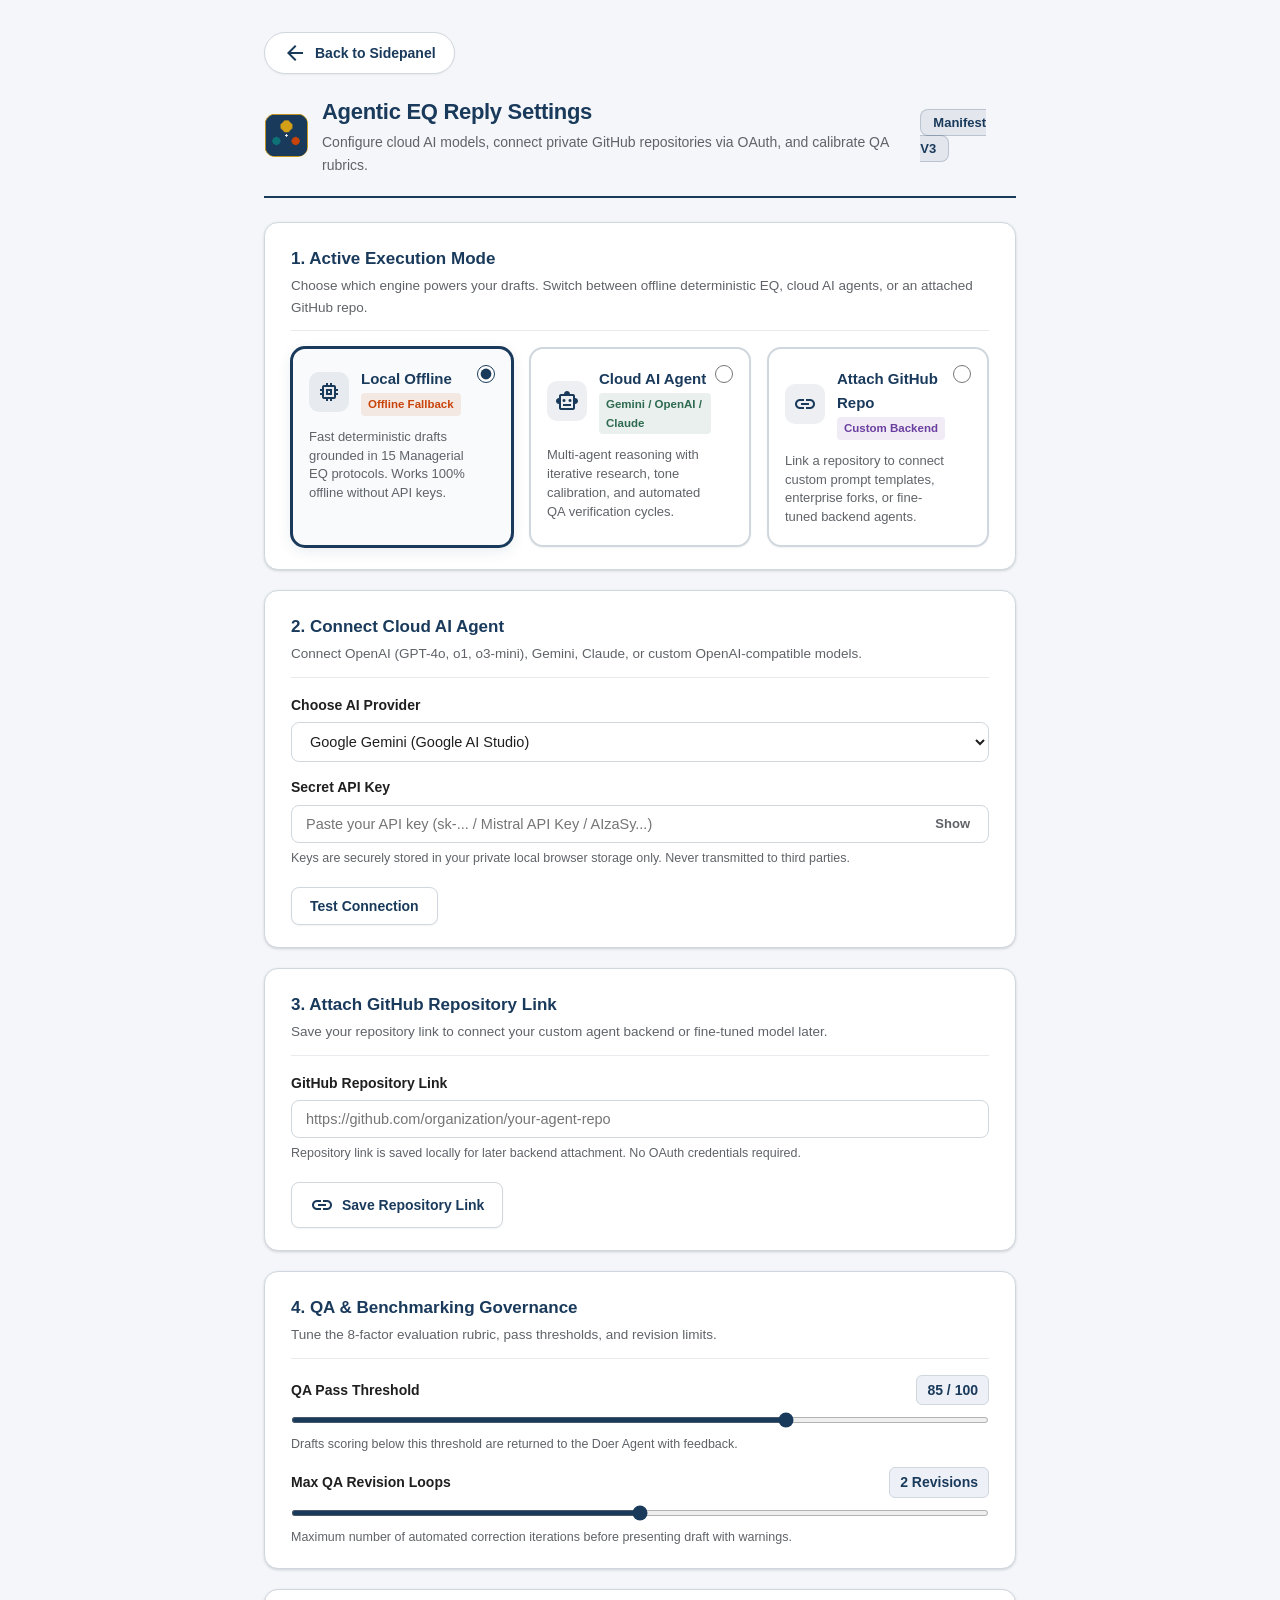
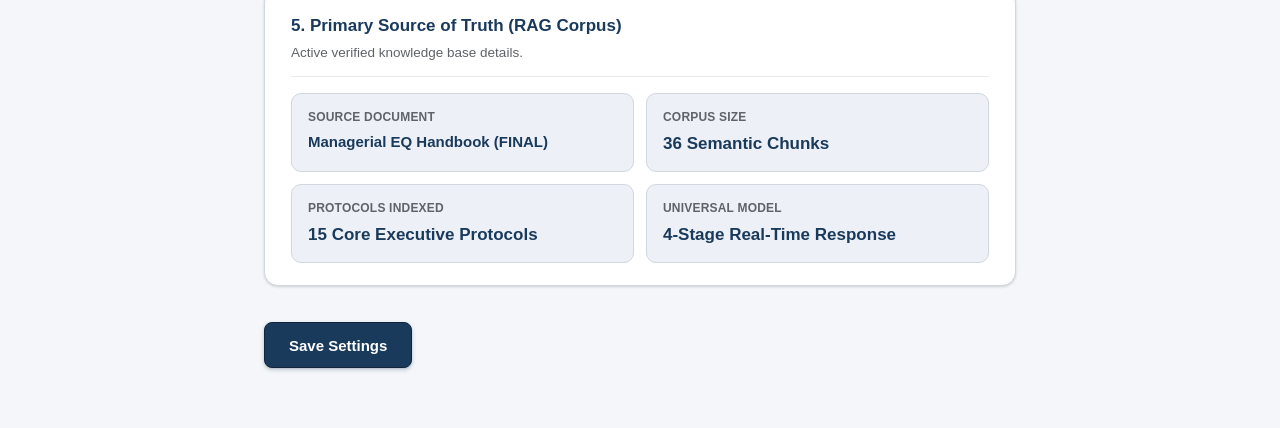
==== options/options.html @ 38f92806 "feat: complete Agentic Emotional Intelligent Reply Chrome Extension (MV3)" ====
<!DOCTYPE html>
<html lang="en">
<head>
  <meta charset="UTF-8">
  <meta name="viewport" content="width=device-width, initial-scale=1.0">
  <title>Agentic EQ Reply — Settings & Connect Agents</title>
  <!-- Google Product Typography -->
  <link rel="preconnect" href="https://fonts.googleapis.com">
  <link rel="preconnect" href="https://fonts.gstatic.com" crossorigin>
  <link href="https://fonts.googleapis.com/css2?family=Google+Sans:wght@400;500;600;700&family=Google+Sans+Text:wght@400;500;600&family=Material+Symbols+Outlined:opsz,wght,FILL,GRAD@20..24,400..600,0..1,0&display=swap" rel="stylesheet">
  <link rel="stylesheet" href="options.css">
  <script src="../lib/chrome_shim.js"></script>
</head>
<body>
  <div class="options-container">
    
    <!-- Top Back Navigation to Sidepanel -->
    <nav class="options-top-nav">
      <button id="btnBackToSidepanel" class="back-nav-btn" type="button" title="Back to Sidepanel" aria-label="Back to Sidepanel">
        <span class="material-symbols-outlined">arrow_back</span>
        <span>Back to Sidepanel</span>
      </button>
    </nav>

    <header class="options-header">
      <div class="header-brand">
        <img src="../lib/icons/icon48.png" alt="Logo" class="header-logo">
        <div>
          <h1 class="header-title">Agentic EQ Reply Settings</h1>
          <p class="header-desc">Configure cloud AI models, connect private GitHub repositories via OAuth, and calibrate QA rubrics.</p>
        </div>
      </div>
      <div class="header-tag">
        <span>Manifest V3</span>
      </div>
    </header>

    <main class="options-content">
      
      <!-- Card 1: Active Execution Mode Selector -->
      <section class="settings-card" id="cardModeSelection">
        <div class="card-header">
          <h2 class="card-title">1. Active Execution Mode</h2>
          <span class="card-subtitle">Choose which engine powers your drafts. Switch between offline deterministic EQ, cloud AI agents, or an attached GitHub repo.</span>
        </div>

        <div class="mode-options-grid" role="radiogroup" aria-label="Execution Mode Selection">
          <label class="mode-option-card active" id="cardModeLocal" for="modeRadioLocal">
            <input type="radio" name="executionMode" id="modeRadioLocal" value="local" checked>
            <div class="mode-option-content">
              <div class="mode-option-header">
                <div class="mode-option-icon-box">
                  <span class="material-symbols-outlined">memory</span>
                </div>
                <div class="mode-option-meta">
                  <span class="mode-option-name">Local Offline</span>
                  <span class="mode-option-badge">Offline Fallback</span>
                </div>
              </div>
              <p class="mode-option-desc">Fast deterministic drafts grounded in 15 Managerial EQ protocols. Works 100% offline without API keys.</p>
            </div>
          </label>

          <label class="mode-option-card" id="cardModeAgentic" for="modeRadioAgentic">
            <input type="radio" name="executionMode" id="modeRadioAgentic" value="agentic">
            <div class="mode-option-content">
              <div class="mode-option-header">
                <div class="mode-option-icon-box">
                  <span class="material-symbols-outlined">smart_toy</span>
                </div>
                <div class="mode-option-meta">
                  <span class="mode-option-name">Cloud AI Agent</span>
                  <span class="mode-option-badge badge-cloud">Gemini / OpenAI / Claude</span>
                </div>
              </div>
              <p class="mode-option-desc">Multi-agent reasoning with iterative research, tone calibration, and automated QA verification cycles.</p>
            </div>
          </label>

          <label class="mode-option-card" id="cardModeGithub" for="modeRadioGithub">
            <input type="radio" name="executionMode" id="modeRadioGithub" value="github">
            <div class="mode-option-content">
              <div class="mode-option-header">
                <div class="mode-option-icon-box">
                  <span class="material-symbols-outlined">link</span>
                </div>
                <div class="mode-option-meta">
                  <span class="mode-option-name">Attach GitHub Repo</span>
                  <span class="mode-option-badge badge-github">Custom Backend</span>
                </div>
              </div>
              <p class="mode-option-desc">Link a repository to connect custom prompt templates, enterprise forks, or fine-tuned backend agents.</p>
            </div>
          </label>
        </div>
      </section>

      <!-- Card 2: Cloud AI Agent Provider Configuration -->
      <section class="settings-card">
        <div class="card-header">
          <h2 class="card-title">2. Connect Cloud AI Agent</h2>
          <span class="card-subtitle">Connect OpenAI (GPT-4o, o1, o3-mini), Gemini, Claude, or custom OpenAI-compatible models.</span>
        </div>

        <div class="form-grid">
          <div class="form-row">
            <label class="field-label" for="providerSelect">Choose AI Provider</label>
            <select id="providerSelect" class="field-select">
              <option value="gemini" selected>Google Gemini (Google AI Studio)</option>
              <option value="openai">OpenAI (ChatGPT)</option>
              <option value="anthropic">Anthropic (Claude)</option>
              <option value="mistral">Mistral AI</option>
              <option value="ollama">Local Ollama (Offline / No Key)</option>
            </select>
          </div>

          <!-- Hidden advanced developer inputs for consumer simplicity -->
          <div class="form-row-2" style="display:none;">
            <div class="form-row">
              <label class="field-label" for="modelInput">Model / Agent Name</label>
              <input type="text" id="modelInput" class="field-input" value="gemini-flash-latest">
            </div>
            <div class="form-row" id="customEndpointRow">
              <label class="field-label" for="customEndpointInput">API Endpoint Base URL</label>
              <input type="text" id="customEndpointInput" class="field-input" value="https://generativelanguage.googleapis.com/v1beta">
            </div>
          </div>

          <div class="form-row" id="apiKeyRow">
            <label class="field-label" for="apiKeyInput">Secret API Key</label>
            <div class="password-wrapper">
              <input type="password" id="apiKeyInput" class="field-input" placeholder="Paste your API key (sk-... / Mistral API Key / AIzaSy...)">
              <button id="toggleKeyVisibility" class="btn-subtle" type="button">Show</button>
            </div>
            <span class="field-help">Keys are securely stored in your private local browser storage only. Never transmitted to third parties.</span>
          </div>

          <div class="form-actions">
            <button id="btnTestConnection" class="g-btn g-btn-secondary">Test Connection</button>
            <span id="testConnectionStatus" class="status-msg"></span>
          </div>
        </div>
      </section>

      <!-- Card 3: Attach GitHub Repository Link -->
      <section class="settings-card">
        <div class="card-header">
          <h2 class="card-title">3. Attach GitHub Repository Link</h2>
          <span class="card-subtitle">Save your repository link to connect your custom agent backend or fine-tuned model later.</span>
        </div>

        <div class="form-grid">
          <div class="form-row">
            <label class="field-label" for="githubRepoInput">GitHub Repository Link</label>
            <input type="url" id="githubRepoInput" class="field-input" placeholder="https://github.com/organization/your-agent-repo">
            <span class="field-help">Repository link is saved locally for later backend attachment. No OAuth credentials required.</span>
          </div>

          <div class="form-actions">
            <button id="btnTestGithub" class="g-btn g-btn-secondary">
              <span class="material-symbols-outlined g-btn-icon">link</span>
              <span>Save Repository Link</span>
            </button>
            <span id="githubStatusMsg" class="status-msg"></span>
          </div>
        </div>
      </section>

      <!-- Card 4: QA & Benchmarking Governance -->
      <section class="settings-card">
        <div class="card-header">
          <h2 class="card-title">4. QA & Benchmarking Governance</h2>
          <span class="card-subtitle">Tune the 8-factor evaluation rubric, pass thresholds, and revision limits.</span>
        </div>

        <div class="form-grid">
          <div class="form-row">
            <div class="slider-header">
              <label class="field-label" for="qaThresholdSlider">QA Pass Threshold</label>
              <span id="thresholdValLabel" class="slider-val">85 / 100</span>
            </div>
            <input type="range" id="qaThresholdSlider" class="field-slider" min="60" max="95" value="85">
            <span class="field-help">Drafts scoring below this threshold are returned to the Doer Agent with feedback.</span>
          </div>

          <div class="form-row">
            <div class="slider-header">
              <label class="field-label" for="maxRevisionsSlider">Max QA Revision Loops</label>
              <span id="maxRevisionsLabel" class="slider-val">2 Revisions</span>
            </div>
            <input type="range" id="maxRevisionsSlider" class="field-slider" min="0" max="4" value="2">
            <span class="field-help">Maximum number of automated correction iterations before presenting draft with warnings.</span>
          </div>
        </div>
      </section>

      <!-- Card 5: Primary Source of Truth (RAG Corpus) -->
      <section class="settings-card">
        <div class="card-header">
          <h2 class="card-title">5. Primary Source of Truth (RAG Corpus)</h2>
          <span class="card-subtitle">Active verified knowledge base details.</span>
        </div>

        <div class="corpus-stats-grid">
          <div class="stat-box">
            <div class="stat-label">Source Document</div>
            <div class="stat-title">Managerial EQ Handbook (FINAL)</div>
          </div>
          <div class="stat-box">
            <div class="stat-label">Corpus Size</div>
            <div class="stat-num">36 Semantic Chunks</div>
          </div>
          <div class="stat-box">
            <div class="stat-label">Protocols Indexed</div>
            <div class="stat-num">15 Core Executive Protocols</div>
          </div>
          <div class="stat-box">
            <div class="stat-label">Universal Model</div>
            <div class="stat-num">4-Stage Real-Time Response</div>
          </div>
        </div>
      </section>

      <!-- Save Actions Bar -->
      <div class="save-bar">
        <button id="btnSaveSettings" class="g-btn g-btn-primary g-btn-lg">Save Settings</button>
        <span id="saveStatusMsg" class="save-status"></span>
      </div>

    </main>

  </div>

  <script src="../lib/agents/llm_client.js"></script>
  <script src="options.js"></script>
</body>
</html>
---- options/options.css ----
/* Google Enterprise Product Design Standards for Options Page */
:root {
  --g-font-display: 'Google Sans', -apple-system, BlinkMacSystemFont, "Segoe UI", Roboto, sans-serif;
  --g-font-body: 'Google Sans Text', 'Roboto', -apple-system, BlinkMacSystemFont, "Segoe UI", sans-serif;

  --color-navy: #1a3a5c;
  --color-navy-hover: #12283e;
  --color-navy-active: #0c1c2c;
  --color-red: #c8440a;
  --color-red-hover: #a93807;
  --color-gold: #d4a017;
  --color-teal: #0d7377;
  --color-purple: #6b3fa0;
  --color-ink: #1f1f1f;
  --color-paper: #f4f6f9;
  --color-light-bg: #edf1f7;
  --color-green: #2d6a4f;

  --bg-app: var(--color-paper);
  --bg-card: #ffffff;
  --text-primary: var(--color-ink);
  --text-secondary: #5f6368;
  --text-muted: #80868b;
  --border-light: #d0d7de;
  --border-subtle: #e8eaed;

  --g-elevation-1: 0 1px 3px rgba(60, 64, 67, 0.12), 0 1px 2px rgba(60, 64, 67, 0.08);
  --shadow-btn-base: 0 1px 2px rgba(16, 24, 40, 0.05);
  --shadow-btn-primary: 0 2px 4px rgba(26, 58, 92, 0.22), 0 1px 2px rgba(26, 58, 92, 0.12);
  --shadow-btn-primary-hover: 0 4px 8px rgba(26, 58, 92, 0.28), 0 2px 4px rgba(26, 58, 92, 0.16);
}

* {
  box-sizing: border-box;
  margin: 0;
  padding: 0;
}

body {
  font-family: var(--g-font-body);
  background-color: var(--bg-app);
  color: var(--text-primary);
  font-size: 16px;
  line-height: 1.6;
  -webkit-font-smoothing: antialiased;
}

.options-container {
  max-width: 800px;
  margin: 32px auto 48px auto;
  padding: 0 24px;
}

.options-top-nav {
  margin-bottom: 20px;
}

.back-nav-btn {
  display: inline-flex;
  align-items: center;
  gap: 8px;
  background: var(--bg-card);
  border: 1.5px solid var(--border-light);
  color: var(--color-navy);
  font-family: var(--g-font-display);
  font-size: 14px;
  font-weight: 600;
  padding: 8px 18px;
  border-radius: 24px;
  cursor: pointer;
  box-shadow: var(--shadow-btn-base);
  transition: all 0.15s cubic-bezier(0.2, 0, 0, 1);
}

.back-nav-btn:hover {
  background: var(--color-light-bg);
  border-color: var(--color-navy);
  transform: translateX(-3px);
  box-shadow: 0 2px 6px rgba(26, 58, 92, 0.12);
}

.back-nav-btn:active {
  transform: translateX(0);
}

.options-header {
  display: flex;
  align-items: center;
  justify-content: space-between;
  padding-bottom: 20px;
  border-bottom: 2px solid var(--color-navy);
  margin-bottom: 24px;
}

.header-brand {
  display: flex;
  align-items: center;
  gap: 14px;
}

.header-logo {
  width: 44px;
  height: 44px;
  border-radius: 10px;
}

.header-title {
  font-family: var(--g-font-display);
  font-size: 22px;
  font-weight: 700;
  color: var(--color-navy);
  letter-spacing: -0.3px;
}

.header-desc {
  font-size: 14px;
  color: var(--text-secondary);
  margin-top: 2px;
}

.header-tag span {
  font-family: var(--g-font-display);
  font-size: 13px;
  font-weight: 600;
  background: rgba(26, 58, 92, 0.08);
  color: var(--color-navy);
  padding: 5px 12px;
  border-radius: 8px;
  border: 1px solid rgba(26, 58, 92, 0.2);
}

.settings-card {
  background: var(--bg-card);
  border: 1.5px solid var(--border-light);
  border-radius: 14px;
  padding: 22px 26px;
  box-shadow: var(--g-elevation-1);
  margin-bottom: 20px;
}

.card-header {
  margin-bottom: 16px;
  padding-bottom: 12px;
  border-bottom: 1px solid var(--border-subtle);
}

.card-title {
  font-family: var(--g-font-display);
  font-size: 17px;
  font-weight: 700;
  color: var(--color-navy);
}

.card-subtitle {
  font-size: 13.5px;
  color: var(--text-secondary);
  display: block;
  margin-top: 3px;
}

.form-grid {
  display: flex;
  flex-direction: column;
  gap: 14px;
}

.form-row {
  display: flex;
  flex-direction: column;
  gap: 6px;
}

.form-row-2 {
  display: grid;
  grid-template-columns: 1fr 1fr;
  gap: 12px;
}

.field-label {
  font-family: var(--g-font-display);
  font-size: 14px;
  font-weight: 600;
  color: var(--text-primary);
}

.field-select, .field-input {
  font-family: var(--g-font-body);
  font-size: 14.5px;
  padding: 10px 14px;
  border: 1.5px solid var(--border-light);
  border-radius: 8px;
  outline: none;
  background: #ffffff;
  color: var(--text-primary);
  transition: border-color 0.15s ease, box-shadow 0.15s ease;
}

.field-select:focus, .field-input:focus {
  border-color: var(--color-navy);
  box-shadow: 0 0 0 3px rgba(26, 58, 92, 0.15);
}

.password-wrapper {
  display: flex;
  align-items: center;
  position: relative;
}

.password-wrapper .field-input {
  width: 100%;
  padding-right: 70px;
}

.btn-subtle {
  position: absolute;
  right: 10px;
  background: transparent;
  border: 1px solid transparent;
  color: var(--text-secondary);
  font-family: var(--g-font-display);
  font-size: 13px;
  font-weight: 600;
  cursor: pointer;
  padding: 4px 8px;
  border-radius: 6px;
}

.btn-subtle:hover {
  background: var(--color-light-bg);
  border-color: var(--border-light);
  color: var(--text-primary);
}

.field-help {
  font-size: 12.5px;
  color: var(--text-secondary);
  line-height: 1.45;
}

.slider-header {
  display: flex;
  justify-content: space-between;
  align-items: center;
}

.slider-val {
  font-family: var(--g-font-display);
  font-size: 14px;
  font-weight: 700;
  color: var(--color-navy);
  background: var(--color-light-bg);
  padding: 3px 10px;
  border-radius: 6px;
  border: 1px solid var(--border-light);
}

.field-slider {
  width: 100%;
  accent-color: var(--color-navy);
  height: 6px;
  border-radius: 9999px;
  margin: 6px 0;
  cursor: pointer;
}

.form-actions {
  display: flex;
  align-items: center;
  gap: 12px;
  margin-top: 6px;
}

.status-msg {
  font-size: 13.5px;
  font-weight: 600;
}

/* Corpus Stats Grid */
.corpus-stats-grid {
  display: grid;
  grid-template-columns: repeat(2, 1fr);
  gap: 12px;
}

.stat-box {
  background: var(--color-light-bg);
  border: 1.5px solid var(--border-light);
  border-radius: 10px;
  padding: 14px 16px;
}

.stat-label {
  font-size: 12px;
  color: var(--text-secondary);
  text-transform: uppercase;
  font-weight: 600;
  letter-spacing: 0.2px;
}

.stat-title {
  font-family: var(--g-font-display);
  font-size: 15px;
  font-weight: 700;
  color: var(--color-navy);
  margin-top: 3px;
}

.stat-num {
  font-family: var(--g-font-display);
  font-size: 17px;
  font-weight: 700;
  color: var(--color-navy);
  margin-top: 3px;
}

/* Save Bar */
.save-bar {
  display: flex;
  align-items: center;
  gap: 14px;
  margin-top: 24px;
  padding: 12px 0;
}

/* Tactile Buttons */
.g-btn {
  font-family: var(--g-font-display);
  font-size: 14px;
  font-weight: 600;
  padding: 10px 18px;
  border-radius: 8px;
  border: 1.5px solid transparent;
  cursor: pointer;
  display: inline-flex;
  align-items: center;
  justify-content: center;
  gap: 8px;
  transition: all 0.15s ease;
  user-select: none;
  box-shadow: var(--shadow-btn-base);
}

.g-btn:active {
  transform: translateY(1.5px);
  box-shadow: inset 0 1px 2px rgba(0, 0, 0, 0.15);
}

.g-btn-primary {
  background: var(--color-navy);
  color: #ffffff;
  border-color: #10243a;
  box-shadow: var(--shadow-btn-primary);
}

.g-btn-primary:hover {
  background: var(--color-navy-hover);
  transform: translateY(-1px);
  box-shadow: var(--shadow-btn-primary-hover);
}

.g-btn-primary:active {
  background: var(--color-navy-active);
  transform: translateY(1.5px);
}

.g-btn-secondary {
  background: #ffffff;
  color: var(--color-navy);
  border-color: var(--border-light);
}

.g-btn-secondary:hover {
  background: var(--color-light-bg);
  border-color: #b0b8c2;
  transform: translateY(-1px);
}

.g-btn-lg {
  height: 46px;
  padding: 0 24px;
  font-size: 15px;
}

.save-status {
  font-size: 14px;
  font-weight: 600;
}

/* ==========================================================================
   Active Execution Mode Radio Cards Grid
   ========================================================================== */
.mode-options-grid {
  display: grid;
  grid-template-columns: repeat(auto-fit, minmax(220px, 1fr));
  gap: 16px;
  margin-top: 8px;
}

.mode-option-card {
  position: relative;
  display: flex;
  background: var(--bg-card);
  border: 2px solid var(--border-light);
  border-radius: 14px;
  padding: 18px 16px;
  cursor: pointer;
  transition: all 0.2s cubic-bezier(0.2, 0, 0, 1);
  box-shadow: var(--shadow-btn-base);
  user-select: none;
}

.mode-option-card input[type="radio"] {
  position: absolute;
  top: 16px;
  right: 16px;
  width: 18px;
  height: 18px;
  accent-color: var(--color-navy);
  cursor: pointer;
}

.mode-option-card:hover {
  border-color: var(--color-navy);
  transform: translateY(-2px);
  box-shadow: 0 4px 12px rgba(26, 58, 92, 0.09);
}

.mode-option-card.active {
  border-color: var(--color-navy);
  background: #f8fafc;
  box-shadow: 0 0 0 1px var(--color-navy), 0 4px 14px rgba(26, 58, 92, 0.1);
}

.mode-option-content {
  display: flex;
  flex-direction: column;
  gap: 12px;
  width: 100%;
  padding-right: 22px;
}

.mode-option-header {
  display: flex;
  align-items: center;
  gap: 12px;
}

.mode-option-icon-box {
  width: 40px;
  height: 40px;
  border-radius: 10px;
  background: rgba(26, 58, 92, 0.08);
  color: var(--color-navy);
  display: flex;
  align-items: center;
  justify-content: center;
  flex-shrink: 0;
}

.mode-option-meta {
  display: flex;
  flex-direction: column;
  gap: 2px;
}

.mode-option-name {
  font-family: var(--g-font-display);
  font-size: 15px;
  font-weight: 700;
  color: var(--color-navy);
}

.mode-option-badge {
  font-size: 11.5px;
  font-weight: 600;
  color: var(--color-red);
  background: rgba(200, 68, 10, 0.1);
  padding: 2px 7px;
  border-radius: 4px;
  display: inline-block;
  width: fit-content;
}

.mode-option-badge.badge-cloud {
  color: var(--color-green);
  background: rgba(45, 106, 79, 0.1);
}

.mode-option-badge.badge-github {
  color: var(--color-purple);
  background: rgba(107, 63, 160, 0.1);
}

.mode-option-desc {
  font-size: 13px;
  color: var(--text-secondary);
  line-height: 1.45;
}
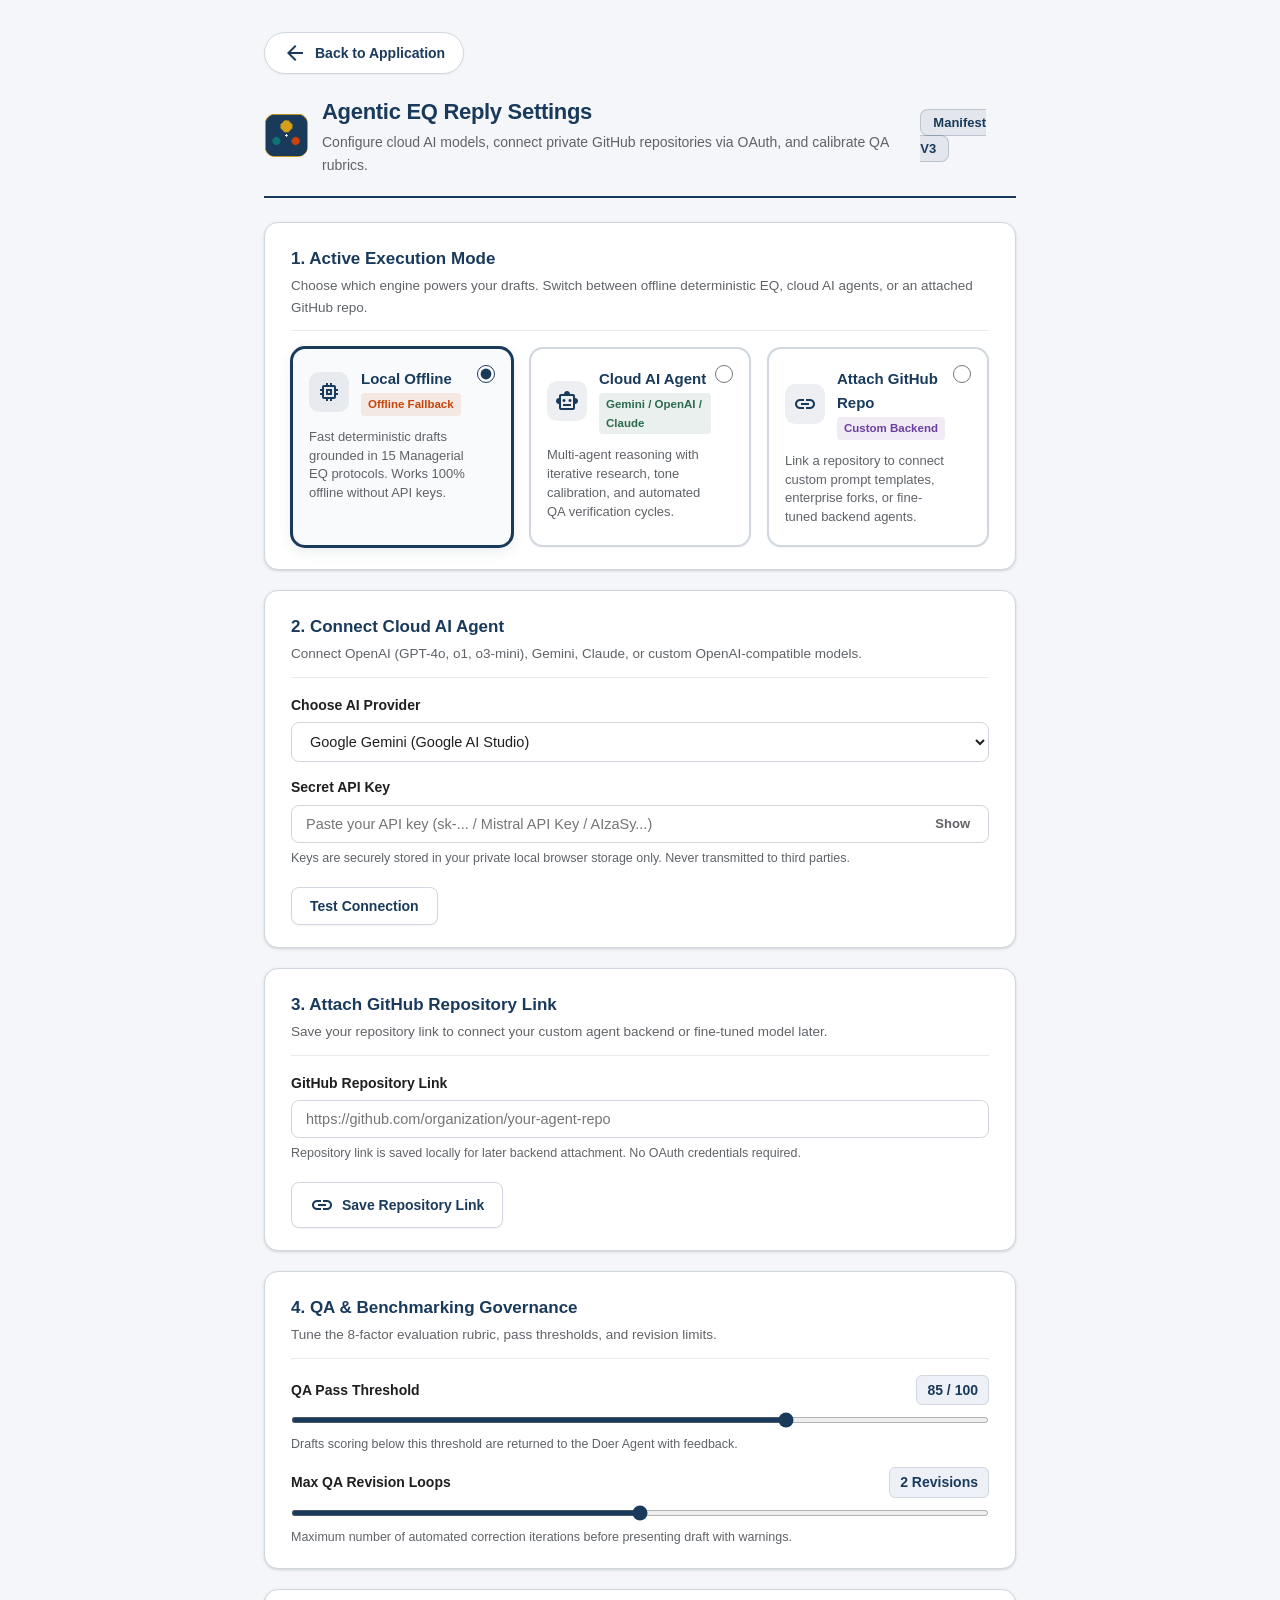
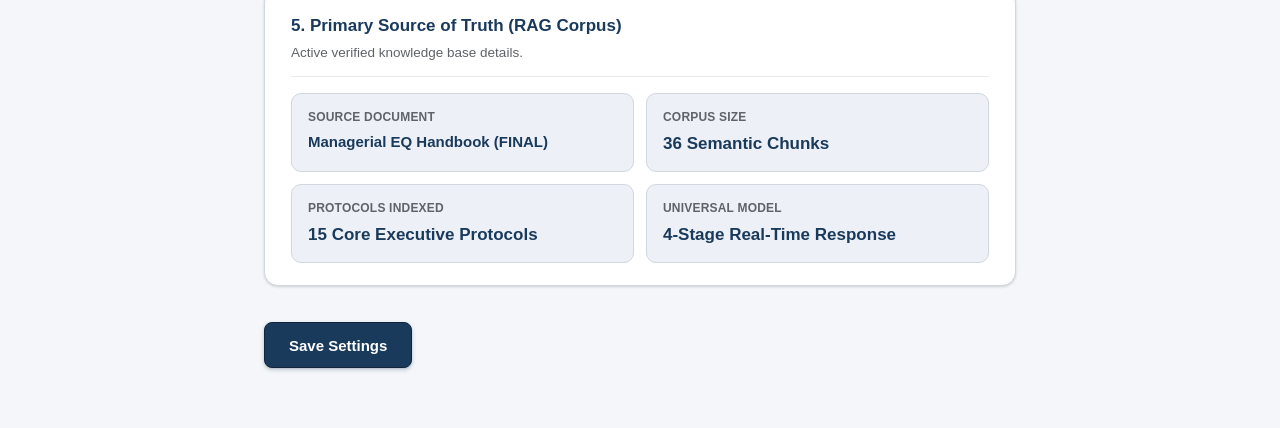
==== commit dd966609: "feat: configure extension to open exclusively in full tab" ====
--- a/options/options.html
+++ b/options/options.html
@@ -14,11 +14,11 @@
 <body>
   <div class="options-container">
     
-    <!-- Top Back Navigation to Sidepanel -->
+    <!-- Top Back Navigation to Main App -->
     <nav class="options-top-nav">
-      <button id="btnBackToSidepanel" class="back-nav-btn" type="button" title="Back to Sidepanel" aria-label="Back to Sidepanel">
+      <button id="btnBackToSidepanel" class="back-nav-btn" type="button" title="Back to Application" aria-label="Back to Application">
         <span class="material-symbols-outlined">arrow_back</span>
-        <span>Back to Sidepanel</span>
+        <span>Back to Application</span>
       </button>
     </nav>
 
